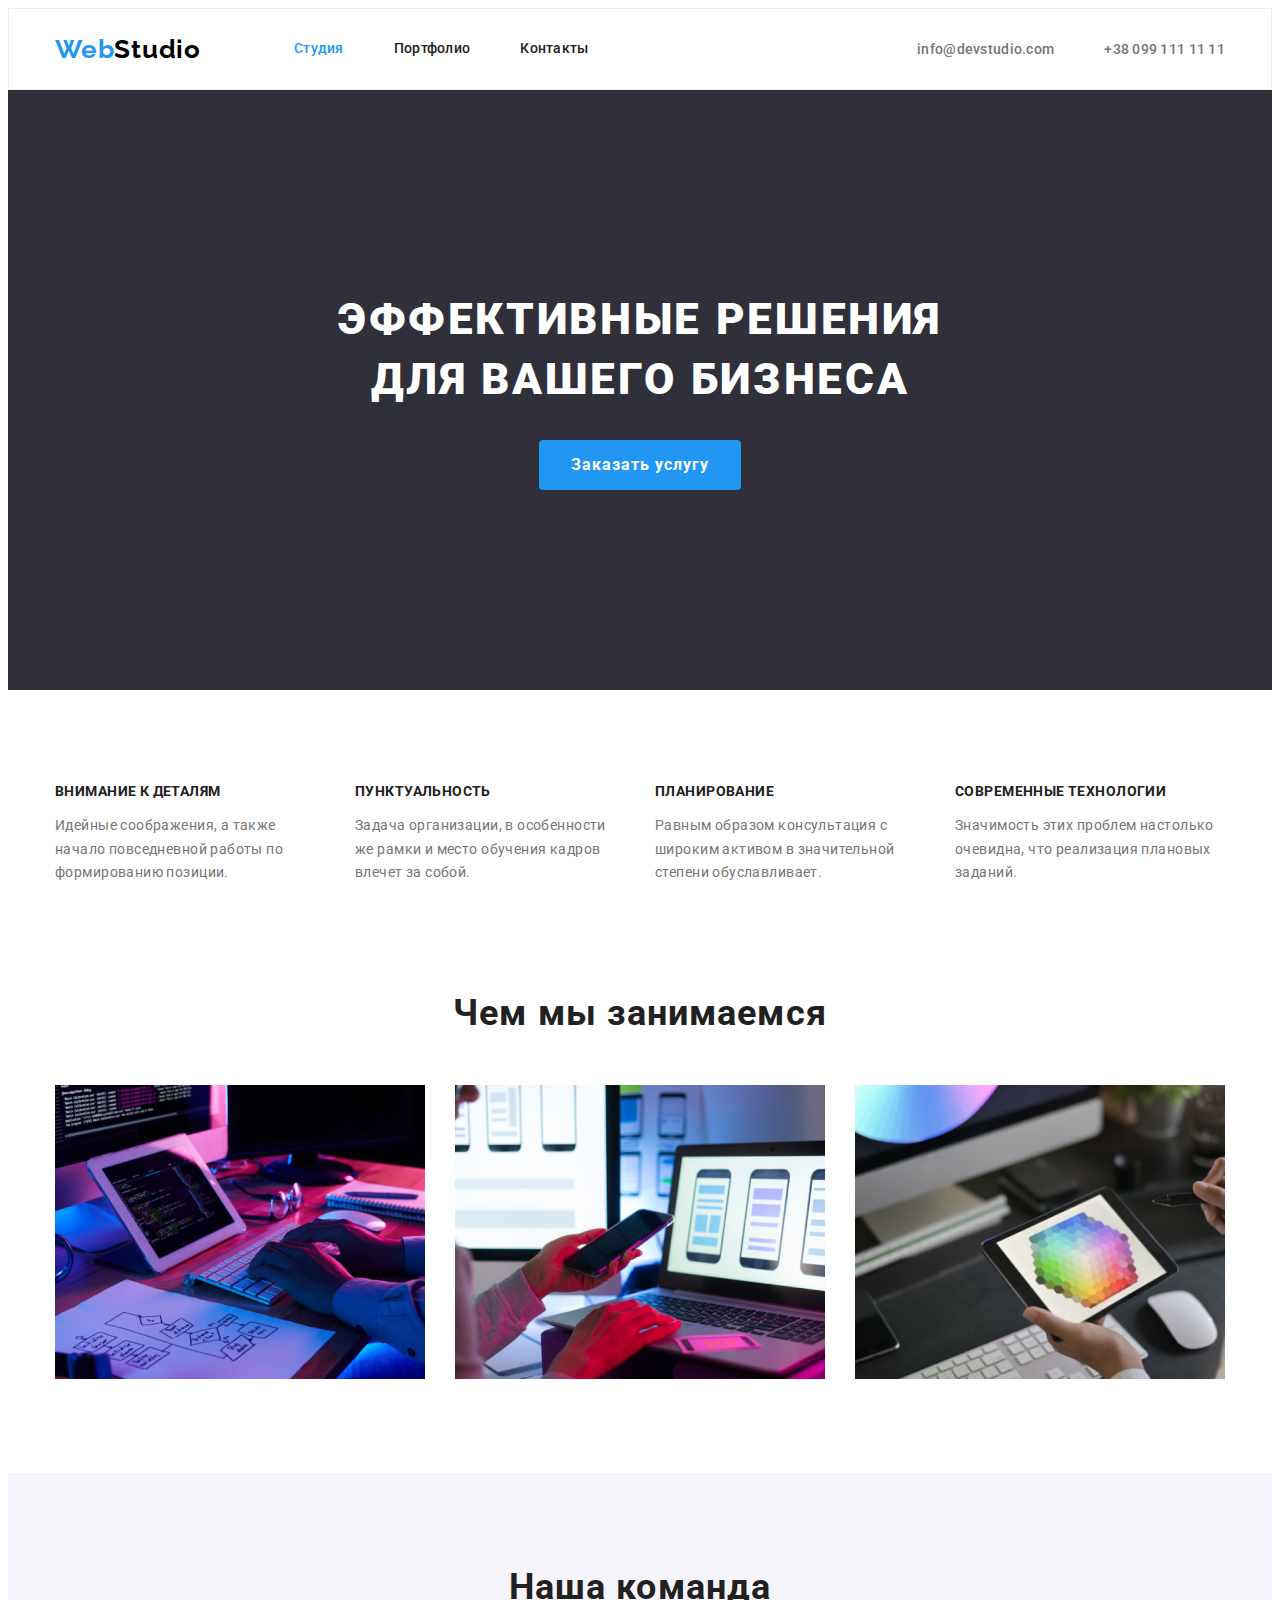
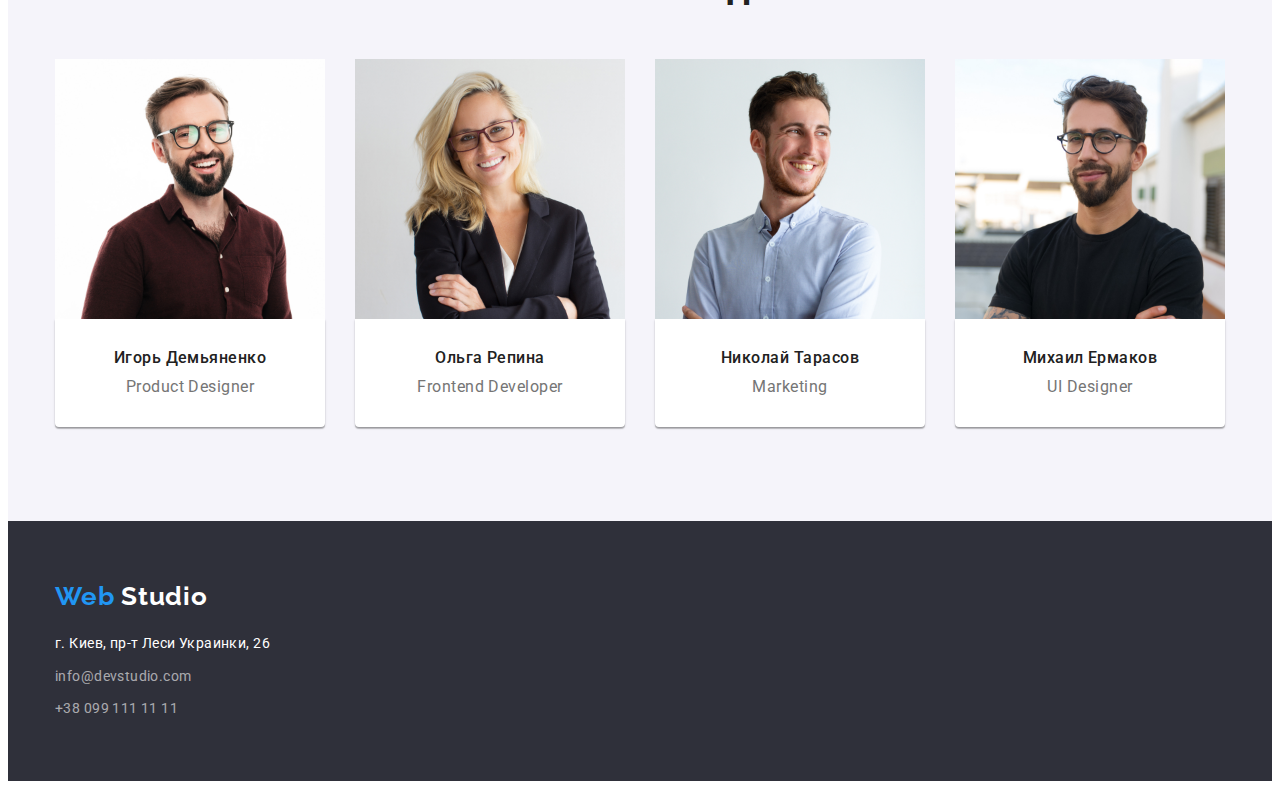
==== index.html @ b0da4e6e "додає файли дз3" ====
<!DOCTYPE html>
<html lang="en">
<head>
    <meta charset="UTF-8">
    <meta name="viewport" content="width=device-width, initial-scale=1.0">
    <title>Головна</title>
    <link rel="stylesheet" href="https://cdnjs.cloudflare.com/ajax/libs/modern-normalize/1.0.0/modern-normalize.min.css"
        integrity="sha512-ISS7cAi1PEhQ8jnbJpJZMd29NlhNj4AWYyLOSp2CE/CsHxTCu+r+t0D2yoJudVrd0/8fTVPUVDzY5Tvli75u/g=="
        crossorigin="anonymous" />
    <link
        href="https://fonts.googleapis.com/css2?family=Raleway:wght@700&family=Roboto:wght@400;500;700;900&display=swap"
        rel="stylesheet">
    <link rel="stylesheet" href="./css/styles.css">

</head>
    <body>
    <header class="page-header">
        <!--навігація сайтом-->
        <div class="container">
            
            <nav class="navigation">
                <ul class="site-nav list">
                    <a href="./index.html" class="logo">
                        <span class="web">Web</span>Studio</a>
                    <li class="nav-list-item"><a href="./index.html" class="link current">Студия</a></li>
                    <li class="nav-list-item"><a href="./portfolio.html" class="link ">Портфолио</a></li>
                    <li class="nav-list-item"><a href="" class="link">Контакты</a></li>
                </ul>
            </nav>
    
            <!--контакти-->
            <ul class="nav-adress list">
                <li class="nav-adress-item">
                    <a href="mailto:info@devstudio.com" class="adress">
                    info@devstudio.com</a>
                </li>
                <li class="nav-adress-item">
                    <a href="tel:+380991111111" class="adress">
                        +38 099 111 11 11</a>
                </li>
            </ul>
        </div>
    </header>
        <main>
            <!--hero-->
            <section class="hero">
                <div class="container">
                    <h1 class="hero-title">
                        Эффективные решения<br>
                        для вашего бизнеса
                    </h1>
                    <a href="" class="hero-link">
                        Заказать услугу
                    </a> 
                </div>
            </section>
            
            <!--Особенности-->
            <section class="features">
               <div class="container">
                    <h2 class="title visually-hidden">Особенности</h2>
                    <ul class="features-list list">
                        <li class="features-list-item">
                            <h3 class="features-title">Внимание к деталям</h3>
                            <p class="features-text">Идейные соображения, а также начало повседневной работы по формированию позиции.</p>
                        </li>
                        <li class="features-list-item">
                            <h3 class="features-title">Пунктуальность</h3>
                            <p class="features-text">Задача организации, в особенности же рамки и место обучения кадров влечет за собой.</p>
                        </li>
                        <li class="features-list-item">
                            <h3 class="features-title">Планирование</h3>
                            <p class="features-text">Равным образом консультация с широким активом в значительной степени обуславливает.</p>
                        </li>
                        <li class="features-list-item">
                            <h3 class="features-title">Современные технологии</h3>
                            <p class="features-text">Значимость этих проблем настолько очевидна, что реализация плановых заданий. </p>
                        </li>
                    </ul>
               </div>   
            </section>

            <!--Чем мы занимаемся-->
            <section class="works">
                <div class="container">
                    <h2 class="section-title">Чем мы занимаемся</h2>
                    <ul class="works-list list">
                        <li class="works-list-item">
                            <img src="./images/box1.png" class="image-work"
                            alt="розробка структури" 
                            width="370" 
                            height="294">
                        </li>
                        <li class="works-list-item">
                            <img src="./images/box2.png" class="image-work"
                            alt="адаптування" 
                            width="370" 
                            height="294">
                        </li>
                        <li class="works-list-item">
                            <img src="./images/box3.png" class="image-work"
                            alt="вибір кольору" 
                            width="370" 
                            height="294">
                        </li>
                    </ul>
                </div>
                

            </section>

            <!--Наша команда (фото)-->
            <section class="team">
                <div class="container">
                    <h2 class="section-title">Наша команда</h2>
                    <ul class="team-list list">
                        <li class="team-list-item">
                            <img src="./images/igor-demyanenko.jpg" class="image-team" alt="Игорь Демьяненко" width="270" height="260">
                            <div class="team-list-content">
                                <h3 class="team-member">Игорь Демьяненко</h3>
                                <p class="position">Product Designer</p>
                            </div>
                            
                        </li>
                        <li class="team-list-item">
                            <img src="./images/olga-repina.jpg" class="image-team" alt="Ольга Репина" width="270" height="260">
                            <div class="team-list-content">
                                <h3 class="team-member">Ольга Репина</h3>
                                <p class="position">Frontend Developer</p>
                            </div>
                            
                        </li>
                        <li class="team-list-item">
                            <img src="./images/nikolay-tarasov.jpg" class="image-team" alt="Николай Тарасов" width="270" height="260">
                            <div class="team-list-content">
                                <h3 class="team-member">Николай Тарасов</h3>
                                <p class="position">Marketing</p>
                            </div>
                            
                        </li>
                        <li class="team-list-item">
                            <img src="./images/mikhail-ermakov.jpg" class="image-team" alt="Михаил Ермаков" width="270" height="260">
                            <div class="team-list-content">
                                <h3 class="team-member">Михаил Ермаков</h3>
                            <p class="position">UI Designer</p>
                            </div>
                            
                        </li>
                    </ul>
                </div>
                
            </section>

        </main>

        <footer>
            <div class="container">
                <a href="./index.html" class="logo">
                    <span class="web">Web</span>
                    <span class="studio">Studio</span></a>
                <address class="footer-adress">
                    <p class="adress">г. Киев, пр-т Леси Украинки, 26</p>
                    <ul class="footer-adress list">
                        <li class="adress-item"><a href="mailto:info@devstudio.com" class="mail">
                            info@devstudio.com</a></li>
                        <li class="adress-item"><a href="tel:+380991111111" 
                            class="phone-number">+38 099 111 11 11</a></li>
                    </ul>                  
                </address>
            </div>
            
        </footer>

    </body>
</html>
---- css/styles.css ----
/*
Raleway 700

Roboto 400 500 700 900
*/

/*
logo 
    blue #2196F3  
    black #000000
nav 
    blue #2196F3
    black #212121
    grey #757575

hero
    white #FFFFFF

main
    black #212121
    grey #757575

footer
    adress #FFFFFF 60

*/
html {
  box-sizing: border-box;
}

*,
*::after,
*::before {
  box-sizing: inherit;
}

:root {
  --logo-black-color: #000000;
  --primary-text-color: #757575;
  --background-section-color: #f5f4fa;
  --title-text-color: #212121;
  --accent-color: #2196f3;
  --primary-white-color: #ffffff;
  --footer-background-color: #2f303a;
  --footer-adress-color: rgba(255, 255, 255, 0.6);
  --header-line-color: #ececec;
  --border-line-color: #eeeeee;
  --content-team-shadow-v1: rgba(0, 0, 0, 20%);
  --content-team-shadow-v2: rgba(0, 0, 0, 14%);
  --content-team-shadow-v3: rgba(0, 0, 0, 12%);
}
body {
  color: var(--primary-text-color);

  font-family: Roboto, sans-serif;
}
img {
  display: block;
}
.container {
  margin-top: 0px;
  margin-bottom: 0px;
  margin-left: auto;
  margin-right: auto;
  width: 1200px;
  padding: 0px 15px;
}

/*хедер*/
.page-header {
  border: 1px solid var(--header-line-color);
}
.page-header .container {
  display: flex;
  align-items: center;
}

.navigation {
  display: flex;
}
/*логотип сайта*/
.logo {
  display: inline-block;
  margin-right: 93px;
  color: var(--logo-black-color);
  font-family: Raleway, sans-serif;
  font-weight: 700;
  font-size: 26px;
  line-height: 1.19;
  letter-spacing: 0.03em;
  text-decoration: none;
}

.logo .web {
  color: var(--accent-color);
}

/* навігація сайтом*/
.site-nav {
  display: flex;
  align-items: center;
}

.list {
  padding: 0px;
  margin: 0px;
  list-style: none;
}
.nav-list-item:not(:last-child) {
  margin-right: 50px;
}

.site-nav .link {
  display: block;
  padding-top: 32px;
  padding-bottom: 32px;
  color: var(--title-text-color);
  font-weight: 500;
  font-size: 14px;
  line-height: 1.14;
  letter-spacing: 0.02em;
  text-decoration: none;
  cursor: pointer;
}

.link.current {
  color: var(--accent-color);
}
.nav-adress-item:not(:last-child) {
  margin-right: 50px;
}

.nav-adress {
  display: flex;
  margin-left: auto;
  align-items: center;
}

.nav-adress .adress {
  color: var(--primary-text-color);

  font-weight: 500;
  font-size: 14px;
  line-height: 1.14;
  letter-spacing: 00.02em;

  text-decoration: none;
}

.site-nav .link:hover,
.site-nav .link:focus,
.nav-adress .adress:hover,
.nav-adress .adress:focus {
  color: var(--accent-color);
}

/*hero*/
.hero {
  background-color: var(--footer-background-color);
}
.hero .container {
  text-align: center;
  padding-top: 200px;
  padding-bottom: 200px;
}

.hero-title {
  margin-top: 0px;
  margin-bottom: 30px;
  color: var(--primary-white-color);
  font-weight: 900;
  font-size: 44px;
  line-height: 1.36;
  text-align: center;
  letter-spacing: 0.06em;
  text-transform: uppercase;
}

.hero-link {
  display: inline-block;
  min-width: 200px;
  height: 50px;
  border-radius: 4px;
  padding: 10px 32px;
  color: var(--primary-white-color);
  background-color: var(--accent-color);
  font-weight: 700;
  font-size: 16px;
  line-height: 1.87;
  letter-spacing: 0.06em;
  text-decoration: none;
}

/*main*/
/*Особенности*/
.section-title {
  color: var(--title-text-color);
  font-weight: 700;
  font-size: 36px;
  line-height: 1.16;
  text-align: center;
  letter-spacing: 0.03em;
}

.features {
  padding: 0px;
}

.features > .container {
  padding-top: 94px;
  padding-bottom: 94px;
}

.features-list {
  display: flex;
}

.features-list-item {
  max-width: 270px;
}

.features-list-item:not(:last-child) {
  margin-right: 30px;
}
.features .title {
  margin-top: 0px;
  margin-bottom: 0px;
  color: var(--primary-white-color);
}

.features-title {
  margin-top: 0px;
  margin-bottom: 10px;
  color: var(--title-text-color);
  font-weight: 700;
  font-size: 14px;
  line-height: 1.14;
  letter-spacing: 0.03em;
  text-transform: uppercase;
}

.features .features-text {
  font-weight: 400;
  font-size: 14px;
  line-height: 1.71;
  letter-spacing: 0.03em;
}

/*Чем мы занимаемся*/
.works .container {
  padding-bottom: 94px;
}
.works .section-title {
  margin-top: 0px;
  margin-bottom: 50px;
}

.works-list {
  display: flex;
  margin-left: -15px;
  margin-right: -15px;
}

.works-list-item {
  margin-left: 15px;
  margin-right: 15px;
  max-width: 370px;
}

/*--Наша команда (фото)*/
.team {
  background-color: var(--background-section-color);
}
.team .container {
  padding-top: 94px;
  padding-bottom: 94px;
}
.team .section-title {
  padding-top: 0px;
  margin-top: 0px;
  margin-bottom: 50px;
}
.team-list {
  display: flex;
  justify-content: space-between;
}
.team-list-item {
  width: 270px;
}

.team-list-item:not(:nth-child(4n)) {
  margin-right: 30px;
}
.team-member {
  margin-top: 0px;
  margin-bottom: 10px;
  color: var(--title-text-color);
  font-weight: 500;
  font-size: 16px;
  line-height: 1.18;
  text-align: center;
  letter-spacing: 0.03em;
}

.position {
  margin: 0px;
  font-weight: 400;
  font-size: 16px;
  line-height: 1.18;
  text-align: center;
  letter-spacing: 0.03em;
}

.team-list-content {
  padding-top: 30px;
  padding-bottom: 30px;
  padding-left: 15px;
  padding-right: 15px;
  background-color: var(--primary-white-color);
  border-radius: 0px 0px 4px 4px;
  box-shadow: 0px 2px 1px 0px var(--content-team-shadow-v1),
    0px 1px 1px 0px var(--content-team-shadow-v2),
    0px 1px 3px 0px var(--content-team-shadow-v3);
}

/*footer*/
footer {
  background-color: var(--footer-background-color);
}

footer .container {
  padding-top: 60px;
  padding-bottom: 60px;
}
footer .logo {
  margin: 0px;
  margin-bottom: 20px;
}
footer .studio {
  color: var(--primary-white-color);
}
.footer-adress {
  color: var(--primary-white-color);
  font-weight: 400;
  font-style: normal;
  font-size: 14px;
  line-height: 1.71;
  letter-spacing: 0.03em;
  text-decoration: none;
}

.adress {
  margin-top: 0px;
  margin-bottom: 9px;
}

.adress-item:not(:last-child) {
  margin-bottom: 9px;
}

.mail,
.phone-number {
  color: var(--footer-adress-color);
  font-weight: 400;
  font-size: 14px;
  font-style: normal;
  line-height: 1.71;

  letter-spacing: 0.03em;
  text-decoration: none;
}

/*сторінка Портфоліо*/
.portfolio .container {
  padding-top: 94px;
  padding-bottom: 94px;
}
.portfolio-title {
  margin-top: 0px;
  margin-bottom: 0px;
  color: var(--primary-white-color);
}

.visually-hidden {
  position: absolute;
  clip: rect(1px, 1px, 1px, 1px);
  padding: 0px;
  border: 0px;
  height: 1px;
  width: 1px;
  overflow: hidden;
}

.portfolio-list {
  display: flex;
  justify-content: center;
  margin-bottom: 50px;
}

.portfolio-list-item:not(:last-child) {
  margin-right: 8px;
}

.filter {
  padding-top: 6px;
  padding-right: 20px;
  padding-bottom: 6px;
  padding-left: 20px;
  border: 0px solid var(--background-section-color);
  border-radius: 4px;
  color: var(--title-text-color);
  background-color: var(--background-section-color);
  font-family: inherit;
  font-weight: 500;
  font-size: 16px;
  line-height: 1.62;
  text-align: center;
  letter-spacing: 0.03em;
  text-decoration: none;
  cursor: pointer;
}

.filter:hover,
.filter:focus {
  color: var(--primary-white-color);
  background-color: var(--accent-color);
  font-family: inherit;
}

.portfolio-link {
  text-decoration: none;
}

.category-list {
  display: flex;
  flex-wrap: wrap;

  margin-right: -15px;
  margin-left: -15px;
}
.category-list-item {
  margin-right: 15px;
  margin-left: 15px;
}

.category-list-item:nth-child(-n + 6) {
  margin-bottom: 30px;
}

.category-discription {
  padding-top: 20px;
  padding-right: 24px;
  padding-bottom: 20px;
  padding-left: 24px;
  background-color: var(--primary-white-color);
  border: 1px solid var(--border-line-color);
}
.category {
  margin-top: 0px;
  margin-bottom: 4px;
  color: var(--title-text-color);
  font-weight: 700;
  font-size: 18px;
  line-height: 2;
  letter-spacing: 0.06em;
  text-decoration: none;
}

.category-text {
  margin-top: 0px;
  margin-bottom: 0px;
  color: var(--primary-text-color);
  font-weight: 400;
  font-size: 16px;
  line-height: 1.87;
  letter-spacing: 0.03em;
}
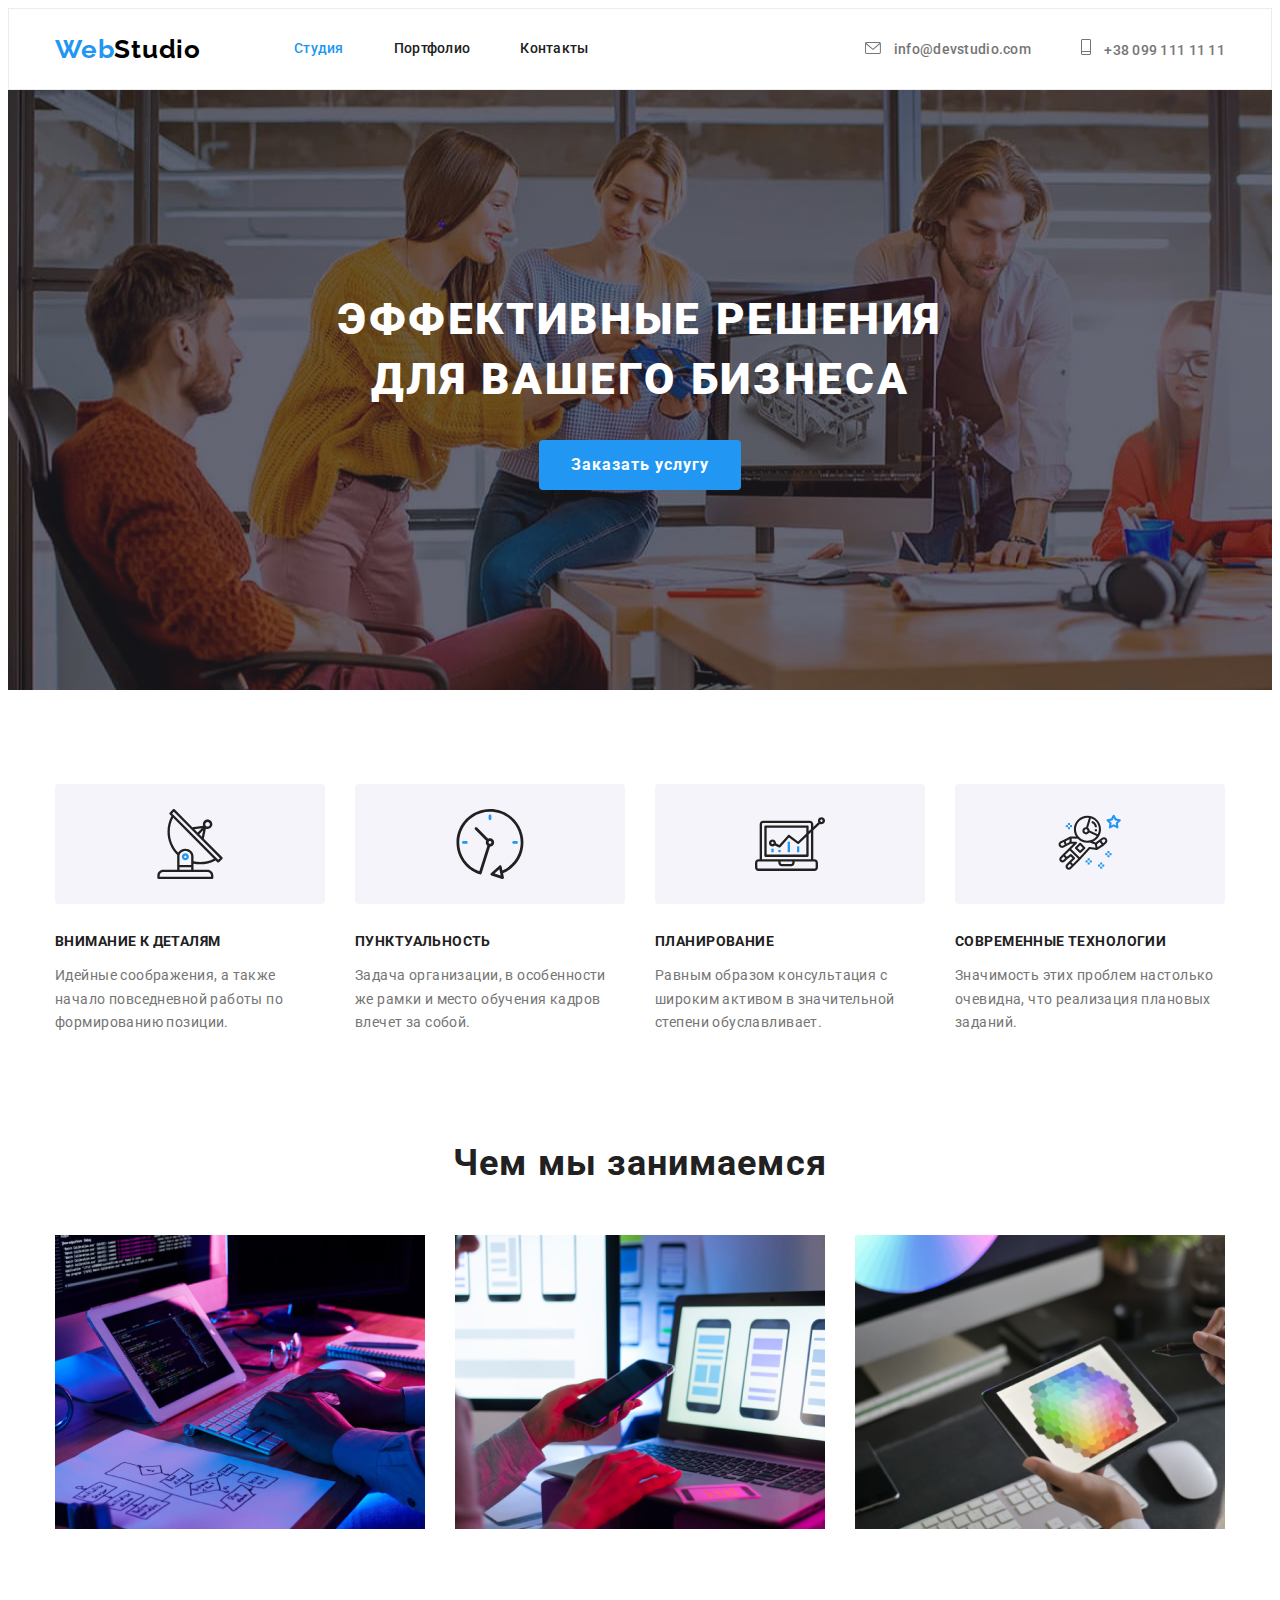
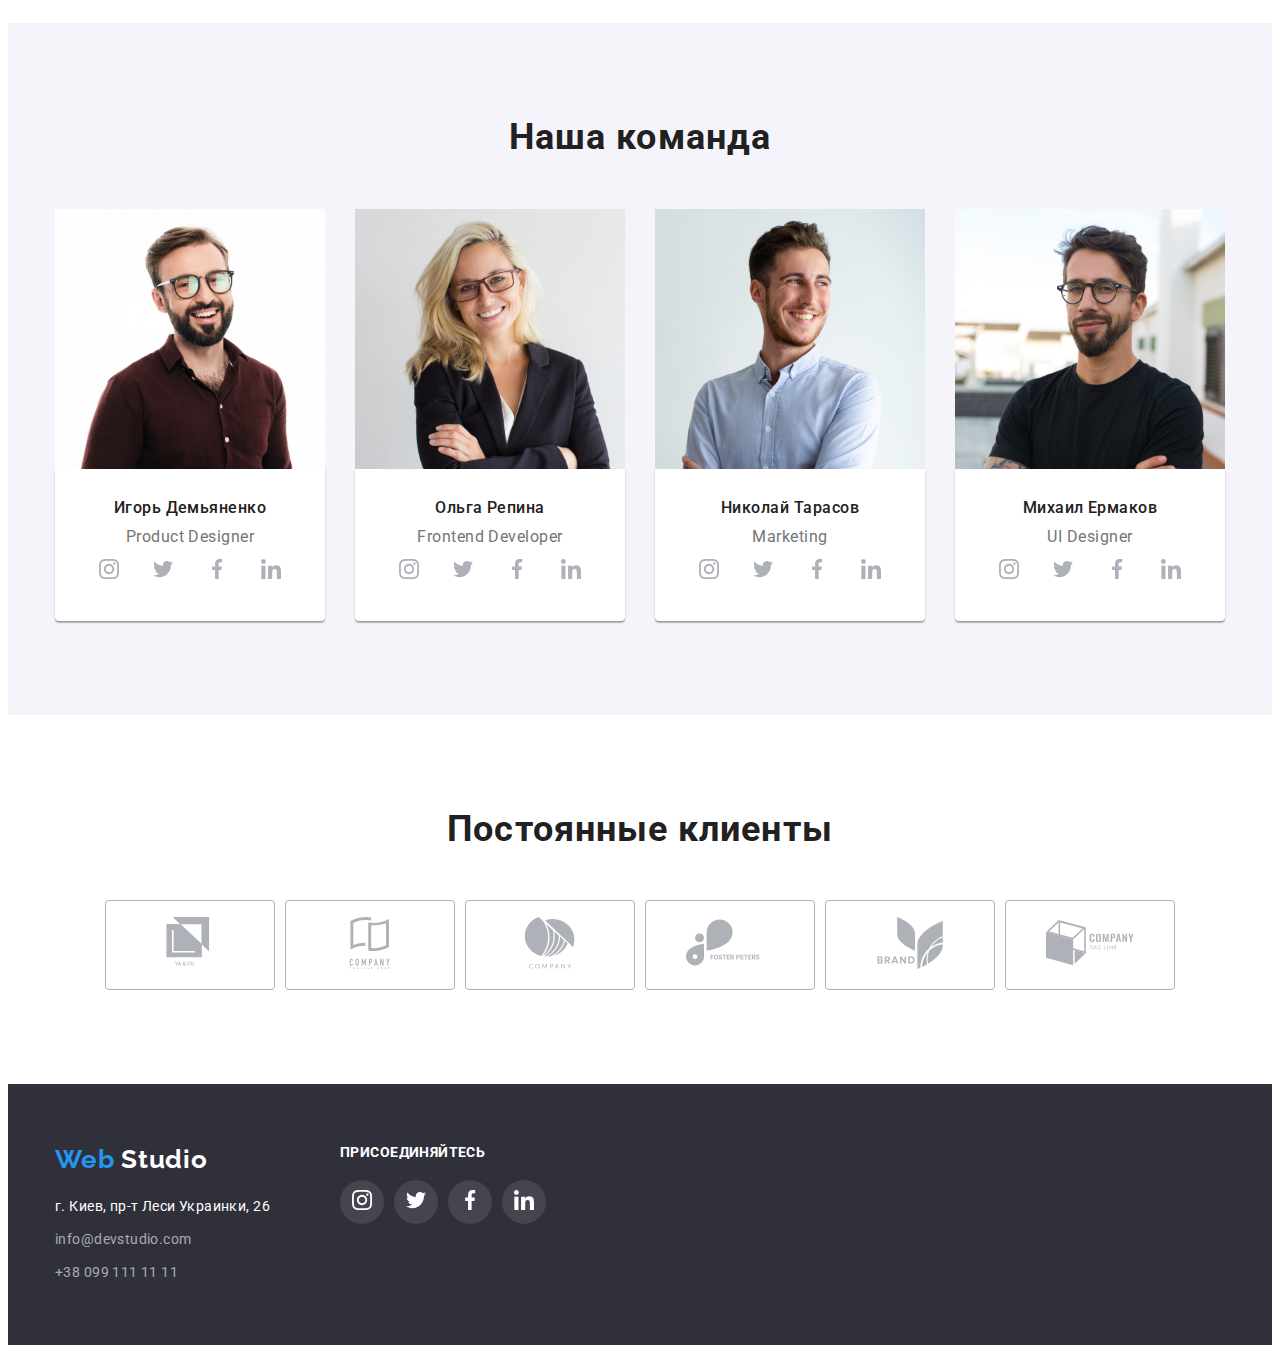
==== commit 4d6d1611: "виконує дз 4" ====
--- a/index.html
+++ b/index.html
@@ -32,10 +32,16 @@
             <ul class="nav-adress list">
                 <li class="nav-adress-item">
                     <a href="mailto:info@devstudio.com" class="adress">
-                    info@devstudio.com</a>
+                        <svg class="mail-icon">
+                            <use href="./images/spraite.svg#mail"></use>
+                        </svg>
+                        info@devstudio.com</a>                 
                 </li>
                 <li class="nav-adress-item">
                     <a href="tel:+380991111111" class="adress">
+                        <svg class="tel-icon">
+                            <use href="./images/spraite.svg#tel"></use>
+                        </svg>
                         +38 099 111 11 11</a>
                 </li>
             </ul>
@@ -61,18 +67,38 @@
                     <h2 class="title visually-hidden">Особенности</h2>
                     <ul class="features-list list">
                         <li class="features-list-item">
+                            <div class="features-list-icon">
+                                <svg class="list-icon">
+                                    <use href='./images/spraite.svg#antenna'></use>
+                                </svg>
+                            </div>
                             <h3 class="features-title">Внимание к деталям</h3>
                             <p class="features-text">Идейные соображения, а также начало повседневной работы по формированию позиции.</p>
                         </li>
                         <li class="features-list-item">
+                            <div class="features-list-icon">
+                                <svg class="list-icon">
+                                    <use href='./images/spraite.svg#clock'></use>
+                                </svg>
+                            </div>
                             <h3 class="features-title">Пунктуальность</h3>
                             <p class="features-text">Задача организации, в особенности же рамки и место обучения кадров влечет за собой.</p>
                         </li>
                         <li class="features-list-item">
+                            <div class="features-list-icon">
+                                <svg class="list-icon">
+                                    <use href='./images/spraite.svg#computer'></use>
+                                </svg>
+                            </div>
                             <h3 class="features-title">Планирование</h3>
                             <p class="features-text">Равным образом консультация с широким активом в значительной степени обуславливает.</p>
                         </li>
                         <li class="features-list-item">
+                            <div class="features-list-icon">
+                                <svg class="list-icon">
+                                    <use href='./images/spraite.svg#astronaut'></use>
+                                </svg>
+                            </div>
                             <h3 class="features-title">Современные технологии</h3>
                             <p class="features-text">Значимость этих проблем настолько очевидна, что реализация плановых заданий. </p>
                         </li>
@@ -86,19 +112,19 @@
                     <h2 class="section-title">Чем мы занимаемся</h2>
                     <ul class="works-list list">
                         <li class="works-list-item">
-                            <img src="./images/box1.png" class="image-work"
+                            <img src="./images/works/box1.png" class="image-work"
                             alt="розробка структури" 
                             width="370" 
                             height="294">
                         </li>
                         <li class="works-list-item">
-                            <img src="./images/box2.png" class="image-work"
+                            <img src="./images/works/box2.png" class="image-work"
                             alt="адаптування" 
                             width="370" 
                             height="294">
                         </li>
                         <li class="works-list-item">
-                            <img src="./images/box3.png" class="image-work"
+                            <img src="./images/works/box3.png" class="image-work"
                             alt="вибір кольору" 
                             width="370" 
                             height="294">
@@ -115,58 +141,252 @@
                     <h2 class="section-title">Наша команда</h2>
                     <ul class="team-list list">
                         <li class="team-list-item">
-                            <img src="./images/igor-demyanenko.jpg" class="image-team" alt="Игорь Демьяненко" width="270" height="260">
+                            <img src="./images/team/igor-demyanenko.jpg" class="image-team" alt="Игорь Демьяненко" width="270" height="260">
                             <div class="team-list-content">
                                 <h3 class="team-member">Игорь Демьяненко</h3>
                                 <p class="position">Product Designer</p>
+                                <ul class="social-list list">
+                                    <li class="social-list-item">
+                                        <a href="" class="social-list-link">
+                                            <svg class="social-list-icon">
+                                                <use href="./images/spraite.svg#instagram"></use>
+                                            </svg>
+                                        </a>
+                                    </li>
+                                    <li class="social-list-item">
+                                        <a href="" class="social-list-link link">
+                                            <svg class="social-list-icon">
+                                                <use href="./images/spraite.svg#twitter"></use>
+                                            </svg>
+                                        </a>
+                                    </li>
+                                    <li class="social-list-item">
+                                        <a href="" class="social-list-link link">
+                                            <svg class="social-list-icon">
+                                                <use href="./images/spraite.svg#facebook"></use>
+                                            </svg>
+                                        </a>
+                                    </li>
+                                    <li class="social-list-item">
+                                        <a href="" class="social-list-link link">
+                                            <svg class="social-list-icon">
+                                                <use href="./images/spraite.svg#linkedin"></use>
+                                            </svg>
+                                        </a>
+                                    </li>
+                                </ul>
                             </div>
                             
                         </li>
                         <li class="team-list-item">
-                            <img src="./images/olga-repina.jpg" class="image-team" alt="Ольга Репина" width="270" height="260">
+                            <img src="./images/team/olga-repina.jpg" class="image-team" alt="Ольга Репина" width="270" height="260">
                             <div class="team-list-content">
                                 <h3 class="team-member">Ольга Репина</h3>
                                 <p class="position">Frontend Developer</p>
-                            </div>
-                            
+                                <ul class="social-list list">
+                                    <li class="social-list-item">
+                                        <a href="" class="social-list-link">
+                                            <svg class="social-list-icon">
+                                                <use href="./images/spraite.svg#instagram"></use>
+                                            </svg>
+                                        </a>
+                                    </li>
+                                    <li class="social-list-item">
+                                        <a href="" class="social-list-link link">
+                                            <svg class="social-list-icon">
+                                                <use href="./images/spraite.svg#twitter"></use>
+                                            </svg>
+                                        </a>
+                                    </li>
+                                    <li class="social-list-item">
+                                        <a href="" class="social-list-link link">
+                                            <svg class="social-list-icon">
+                                                <use href="./images/spraite.svg#facebook"></use>
+                                            </svg>
+                                        </a>
+                                    </li>
+                                    <li class="social-list-item">
+                                        <a href="" class="social-list-link link">
+                                            <svg class="social-list-icon">
+                                                <use href="./images/spraite.svg#linkedin"></use>
+                                            </svg>
+                                        </a>
+                                    </li>
+                                </ul>
+                            </div>
                         </li>
                         <li class="team-list-item">
-                            <img src="./images/nikolay-tarasov.jpg" class="image-team" alt="Николай Тарасов" width="270" height="260">
+                            <img src="./images/team/nikolay-tarasov.jpg" class="image-team" alt="Николай Тарасов" width="270" height="260">
                             <div class="team-list-content">
                                 <h3 class="team-member">Николай Тарасов</h3>
                                 <p class="position">Marketing</p>
-                            </div>
-                            
+                                <ul class="social-list list">
+                                    <li class="social-list-item">
+                                        <a href="" class="social-list-link">
+                                            <svg class="social-list-icon">
+                                                <use href="./images/spraite.svg#instagram"></use>
+                                            </svg>
+                                        </a>
+                                    </li>
+                                    <li class="social-list-item">
+                                        <a href="" class="social-list-link link">
+                                            <svg class="social-list-icon">
+                                                <use href="./images/spraite.svg#twitter"></use>
+                                            </svg>
+                                        </a>
+                                    </li>
+                                    <li class="social-list-item">
+                                        <a href="" class="social-list-link link">
+                                            <svg class="social-list-icon">
+                                                <use href="./images/spraite.svg#facebook"></use>
+                                            </svg>
+                                        </a>
+                                    </li>
+                                    <li class="social-list-item">
+                                        <a href="" class="social-list-link link">
+                                            <svg class="social-list-icon">
+                                                <use href="./images/spraite.svg#linkedin"></use>
+                                            </svg>
+                                        </a>
+                                    </li>
+                                </ul>
+                            </div>
                         </li>
                         <li class="team-list-item">
-                            <img src="./images/mikhail-ermakov.jpg" class="image-team" alt="Михаил Ермаков" width="270" height="260">
+                            <img src="./images/team/mikhail-ermakov.jpg" class="image-team" alt="Михаил Ермаков" width="270" height="260">
                             <div class="team-list-content">
                                 <h3 class="team-member">Михаил Ермаков</h3>
-                            <p class="position">UI Designer</p>
-                            </div>
-                            
+                                <p class="position">UI Designer</p>
+                                <ul class="social-list list">
+                                    <li class="social-list-item">
+                                        <a href="" class="social-list-link">
+                                            <svg class="social-list-icon">
+                                                <use href="./images/spraite.svg#instagram"></use>
+                                            </svg>
+                                        </a>
+                                    </li>
+                                    <li class="social-list-item">
+                                        <a href="" class="social-list-link link">
+                                            <svg class="social-list-icon">
+                                                <use href="./images/spraite.svg#twitter"></use>
+                                            </svg>
+                                        </a>
+                                    </li>
+                                    <li class="social-list-item">
+                                        <a href="" class="social-list-link link">
+                                            <svg class="social-list-icon">
+                                                <use href="./images/spraite.svg#facebook"></use>
+                                            </svg>
+                                        </a>
+                                    </li>
+                                    <li class="social-list-item">
+                                        <a href="" class="social-list-link link">
+                                            <svg class="social-list-icon">
+                                                <use href="./images/spraite.svg#linkedin"></use>
+                                            </svg>
+                                        </a>
+                                    </li>
+                                </ul>
+                            </div>
                         </li>
                     </ul>
                 </div>
-                
+            </section>
+
+            <!--Постоянные клиенты-->
+            <section class="client">
+                <h2 class="section-title">Постоянные клиенты</h2>
+                <ul class="client-list list">
+                    <li class="client-list-item">
+                        <a href="" class="client-list-link">
+                            <svg class="client-list-icon">
+                                <use href='./images/spraite.svg#logo-1'></use>
+                            </svg>
+                        </a>
+                    </li>
+                    <li class="client-list-item">
+                        <a href="" class="client-list-link">
+                            <svg class="client-list-icon">
+                                <use href='./images/spraite.svg#logo-2'></use></svg>
+                        </a>
+                    </li>
+                    <li class="client-list-item">
+                        <a href="" class="client-list-link">
+                            <svg class="client-list-icon">
+                                <use href='./images/spraite.svg#logo-3'></use></svg>
+                        </a>
+                    </li>
+                    <li class="client-list-item">
+                        <a href="" class="client-list-link">
+                            <svg class="client-list-icon">
+                                <use href='./images/spraite.svg#logo-4'></use></svg>
+                        </a>
+                    </li>
+                    <li class="client-list-item">
+                        <a href="" class="client-list-link">
+                            <svg class="client-list-icon">
+                                <use href='./images/spraite.svg#logo-5'></use></svg>
+                        </a>
+                    </li>
+                    <li class="client-list-item">
+                        <a href="" class="client-list-link">
+                            <svg class="client-list-icon">
+                                <use href='./images/spraite.svg#logo-6'></use></svg>
+                        </a>
+                    </li>
+                </ul>
             </section>
 
         </main>
 
         <footer>
             <div class="container">
-                <a href="./index.html" class="logo">
-                    <span class="web">Web</span>
-                    <span class="studio">Studio</span></a>
-                <address class="footer-adress">
-                    <p class="adress">г. Киев, пр-т Леси Украинки, 26</p>
-                    <ul class="footer-adress list">
-                        <li class="adress-item"><a href="mailto:info@devstudio.com" class="mail">
-                            info@devstudio.com</a></li>
-                        <li class="adress-item"><a href="tel:+380991111111" 
-                            class="phone-number">+38 099 111 11 11</a></li>
-                    </ul>                  
-                </address>
+                <div class="adress-bar">
+                    <a href="./index.html" class="logo">
+                        <span class="web">Web</span>
+                        <span class="studio">Studio</span></a>
+                        <address class="footer-adress">
+                        <p class="office-adress">г. Киев, пр-т Леси Украинки, 26</p>
+                        <ul class="footer-adress list">
+                            <li class="adress-item"><a href="mailto:info@devstudio.com" class="mail">
+                                    info@devstudio.com</a></li>
+                            <li class="adress-item"><a href="tel:+380991111111" class="phone-number">+38 099 111 11 11</a></li>
+                        </ul>
+                    </address>
+                </div>
+                <div class="socail-bar">
+                    <h2 class="title">присоединяйтесь</h2>
+                    <ul class="socialbar-list list">
+                        <li class="socialbar-list-item">
+                            <a href="" class="socialbar-list-link">
+                                <svg class="socialbar-list-icon">
+                                    <use href="./images/spraite.svg#instagram"></use>
+                                </svg>
+                            </a>
+                        </li>
+                        <li class="socialbar-list-item">
+                            <a href="" class="socialbar-list-link link">
+                                <svg class="socialbar-list-icon">
+                                    <use href="./images/spraite.svg#twitter"></use>
+                                </svg>
+                            </a>
+                        </li>
+                        <li class="socialbar-list-item">
+                            <a href="" class="socialbar-list-link link">
+                                <svg class="socialbar-list-icon">
+                                    <use href="./images/spraite.svg#facebook"></use>
+                                </svg>
+                            </a>
+                        </li>
+                        <li class="socialbar-list-item">
+                            <a href="" class="socialbar-list-link link">
+                                <svg class="socialbar-list-icon">
+                                    <use href="./images/spraite.svg#linkedin"></use>
+                                </svg>
+                            </a>
+                        </li>
+                    </ul>
+                </div>
             </div>
             
         </footer>
--- a/css/styles.css
+++ b/css/styles.css
@@ -48,6 +48,9 @@
   --content-team-shadow-v1: rgba(0, 0, 0, 20%);
   --content-team-shadow-v2: rgba(0, 0, 0, 14%);
   --content-team-shadow-v3: rgba(0, 0, 0, 12%);
+  --hero-overlay-color: rgba(47, 48, 58, 40%);
+  --social-icon-color: #afb1b8;
+  --footer-social-icon: rgba(255, 255, 255, 10%);
 }
 body {
   color: var(--primary-text-color);
@@ -134,6 +137,7 @@
   display: flex;
   margin-left: auto;
   align-items: center;
+  justify-content: baseline;
 }
 
 .nav-adress .adress {
@@ -146,17 +150,46 @@
 
   text-decoration: none;
 }
-
-.site-nav .link:hover,
-.site-nav .link:focus,
-.nav-adress .adress:hover,
-.nav-adress .adress:focus {
+.mail-icon {
+  width: 16px;
+  height: 12px;
+  margin-right: 10px;
+  fill: var(--primary-text-color);
+}
+
+.tel-icon {
+  width: 10px;
+  height: 16px;
+  margin-right: 10px;
+  fill: var(--primary-text-color);
+}
+
+.link:hover,
+.adress:hover,
+.link:focus,
+.adress:focus {
   color: var(--accent-color);
+}
+
+.nav-adress-item:hover .mail-icon,
+.nav-adress-item:focus .mail-icon,
+.nav-adress-item:hover .tel-icon,
+.nav-adress-item:focus .tel-icon {
+  fill: var(--accent-color);
 }
 
 /*hero*/
 .hero {
-  background-color: var(--footer-background-color);
+  /*background-color: var(--footer-background-color);*/
+
+  background-image: linear-gradient(
+      var(--hero-overlay-color),
+      var(--hero-overlay-color)
+    ),
+    url("../images/hero.jpg");
+
+  background-repeat: no-repeat;
+  background-size: cover;
 }
 .hero .container {
   text-align: center;
@@ -222,6 +255,24 @@
 .features-list-item:not(:last-child) {
   margin-right: 30px;
 }
+
+.features-list-icon {
+  display: block;
+  margin-bottom: 30px;
+  padding-top: 25px;
+  padding-right: 100px;
+  padding-bottom: 25px;
+  padding-left: 100px;
+  background-color: var(--background-section-color);
+  width: 270px;
+  height: 120px;
+  border-radius: 4px;
+}
+
+.list-icon {
+  width: 70px;
+  height: 70px;
+}
 .features .title {
   margin-top: 0px;
   margin-bottom: 0px;
@@ -302,6 +353,11 @@
   letter-spacing: 0.03em;
 }
 
+.social-list {
+  display: flex;
+  justify-content: space-between;
+}
+
 .position {
   margin: 0px;
   font-weight: 400;
@@ -311,11 +367,35 @@
   letter-spacing: 0.03em;
 }
 
+.social-list-link {
+  display: flex;
+  justify-content: center;
+  align-items: center;
+  width: 44px;
+  height: 44px;
+  background-color: #ffffff;
+  border-radius: 50%;
+}
+.social-list-icon {
+  width: 20px;
+  height: 20px;
+  fill: var(--social-icon-color);
+}
+.social-list-link:hover,
+.social-list-link:focus {
+  background-color: var(--accent-color);
+}
+
+.social-list-link:hover .social-list-icon,
+.social-list-link:focus .social-list-icon {
+  fill: var(--primary-white-color);
+}
+
 .team-list-content {
   padding-top: 30px;
   padding-bottom: 30px;
-  padding-left: 15px;
-  padding-right: 15px;
+  padding-left: 32px;
+  padding-right: 32px;
   background-color: var(--primary-white-color);
   border-radius: 0px 0px 4px 4px;
   box-shadow: 0px 2px 1px 0px var(--content-team-shadow-v1),
@@ -323,14 +403,63 @@
     0px 1px 3px 0px var(--content-team-shadow-v3);
 }
 
+/*Постоянные клиенты*/
+.client {
+  padding-top: 94px;
+  padding-bottom: 94px;
+}
+
+.client .section-title {
+  margin-top: 0px;
+  margin-bottom: 50px;
+}
+.client-list {
+  display: flex;
+  justify-content: center;
+}
+.client-list-item {
+  display: flex;
+  justify-content: center;
+  align-items: center;
+  width: 170px;
+  height: 90px;
+  border: 1px solid var(--social-icon-color);
+  border-radius: 4px;
+}
+
+.client-list-item:not(:last-child) {
+  margin-right: 30px;
+}
+
+.client-list-icon {
+  max-width: 88px;
+  max-height: 52px;
+  fill: var(--social-icon-color);
+}
+
+.client-list-item:not(:last-child) {
+  margin-right: 10px;
+}
+.client-list-item:hover,
+.client-list-item:focus {
+  border: 1px solid var(--accent-color);
+}
+.client-list-item:hover .client-list-icon,
+.client-list-item:focus .client-list-icon {
+  fill: var(--accent-color);
+}
 /*footer*/
 footer {
   background-color: var(--footer-background-color);
 }
 
 footer .container {
+  display: flex;
   padding-top: 60px;
   padding-bottom: 60px;
+}
+.adress-bar {
+  margin-right: 70px;
 }
 footer .logo {
   margin: 0px;
@@ -349,7 +478,7 @@
   text-decoration: none;
 }
 
-.adress {
+.office-adress {
   margin-top: 0px;
   margin-bottom: 9px;
 }
@@ -368,6 +497,46 @@
 
   letter-spacing: 0.03em;
   text-decoration: none;
+}
+footer .title {
+  margin-top: 0;
+  margin-bottom: 20px;
+
+  font-weight: 700;
+  font-size: 14px;
+  line-height: 1.142;
+  letter-spacing: 0.03em;
+  text-transform: uppercase;
+  color: var(--primary-white-color);
+}
+.socialbar-list {
+  display: flex;
+  justify-content: center;
+}
+
+.socialbar-list-item {
+  display: flex;
+  justify-content: center;
+  align-items: center;
+  width: 44px;
+  height: 44px;
+  background-color: var(--footer-social-icon);
+  border-radius: 50%;
+}
+
+.socialbar-list-icon {
+  width: 20px;
+  height: 20px;
+  fill: var(--primary-white-color);
+}
+
+footer .socialbar-list-item:not(:last-child) {
+  margin-right: 10px;
+}
+
+.socialbar-list-item:hover,
+.socialbar-list-item:focus {
+  background-color: var(--accent-color);
 }
 
 /*сторінка Портфоліо*/
@@ -425,10 +594,19 @@
   color: var(--primary-white-color);
   background-color: var(--accent-color);
   font-family: inherit;
+  box-shadow: 0px 3px 1px 0px rgba(0, 0, 0, 10%),
+    0px 1px 2px 0px rgba(0, 0, 0, 8%), 0px 2px 2px 0px rgba(0, 0, 0, 12%);
 }
 
 .portfolio-link {
-  text-decoration: none;
+  display: block;
+  text-decoration: none;
+}
+
+.portfolio-link:hover,
+.portfolio-link:focus {
+  box-shadow: 0px 1px 1px 0px rgba(0, 0, 0, 12%),
+    0px 4px 4px 0px rgba(0, 0, 0, 6%), 1px 4px 6px 0px rgba(0, 0, 0, 16%);
 }
 
 .category-list {
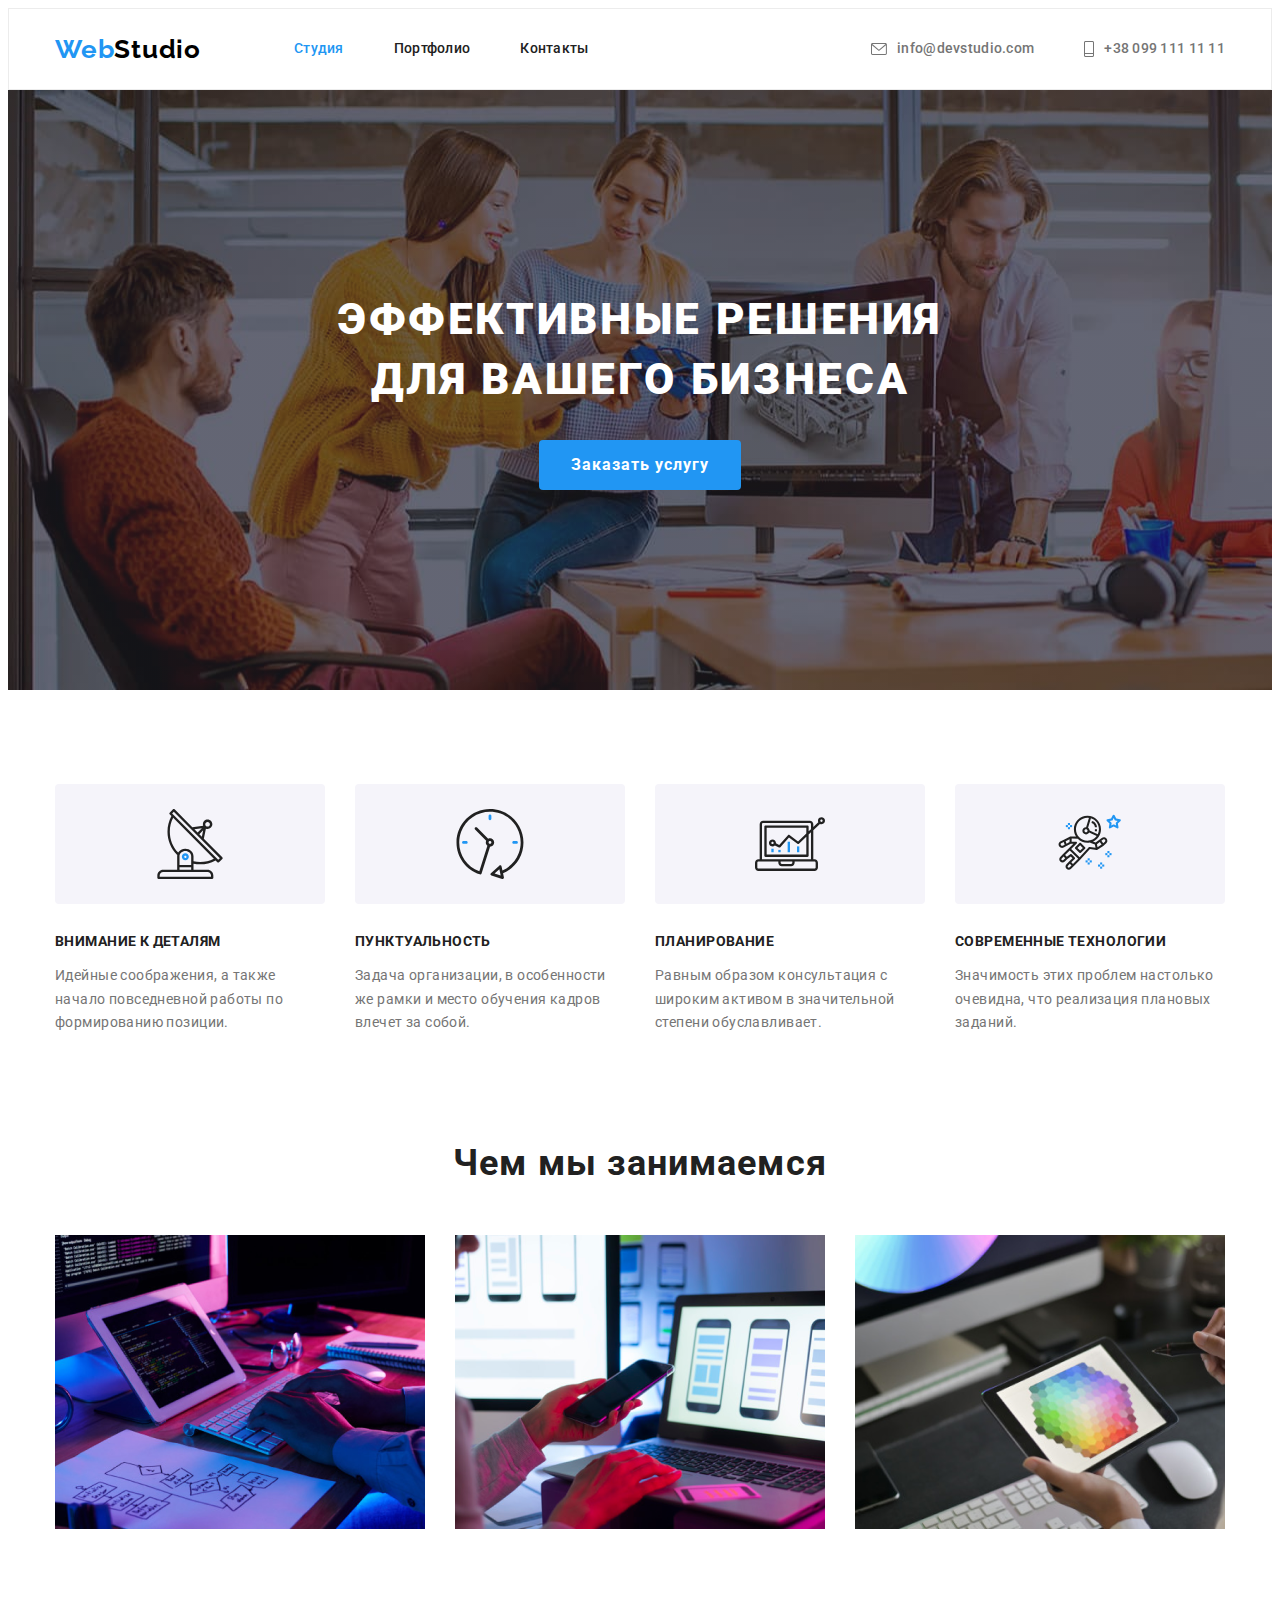
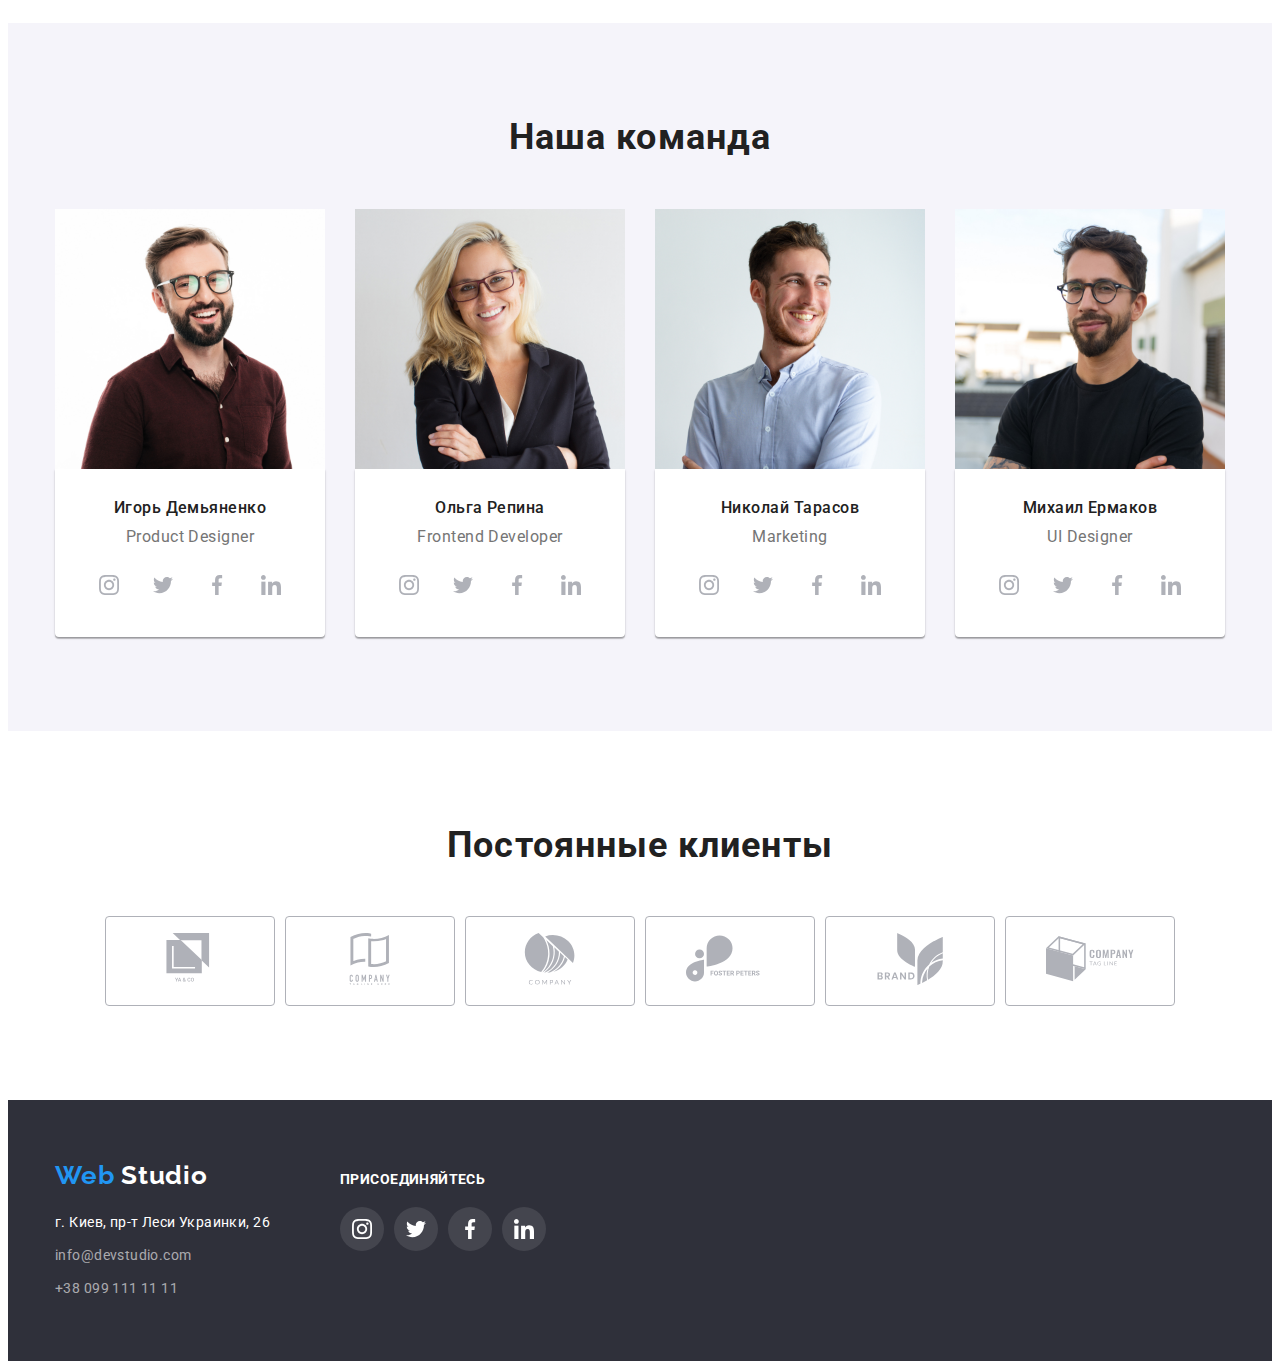
==== commit aee187ea: "додає правки ментора" ====
--- a/index.html
+++ b/index.html
@@ -355,7 +355,7 @@
                     </address>
                 </div>
                 <div class="socail-bar">
-                    <h2 class="title">присоединяйтесь</h2>
+                    <p class="title">присоединяйтесь</p>
                     <ul class="socialbar-list list">
                         <li class="socialbar-list-item">
                             <a href="" class="socialbar-list-link">
--- a/css/styles.css
+++ b/css/styles.css
@@ -141,8 +141,9 @@
 }
 
 .nav-adress .adress {
+  display: flex;
+  align-items: center;
   color: var(--primary-text-color);
-
   font-weight: 500;
   font-size: 14px;
   line-height: 1.14;
@@ -181,7 +182,12 @@
 /*hero*/
 .hero {
   /*background-color: var(--footer-background-color);*/
-
+  max-width: 1600px;
+  margin-left: auto;
+  margin-right: auto;
+  padding-top: 200px;
+  padding-bottom: 200px;
+  text-align: center;
   background-image: linear-gradient(
       var(--hero-overlay-color),
       var(--hero-overlay-color)
@@ -190,11 +196,6 @@
 
   background-repeat: no-repeat;
   background-size: cover;
-}
-.hero .container {
-  text-align: center;
-  padding-top: 200px;
-  padding-bottom: 200px;
 }
 
 .hero-title {
@@ -257,12 +258,10 @@
 }
 
 .features-list-icon {
-  display: block;
+  display: flex;
+  align-items: center;
+  justify-content: center;
   margin-bottom: 30px;
-  padding-top: 25px;
-  padding-right: 100px;
-  padding-bottom: 25px;
-  padding-left: 100px;
   background-color: var(--background-section-color);
   width: 270px;
   height: 120px;
@@ -359,7 +358,8 @@
 }
 
 .position {
-  margin: 0px;
+  margin-top: 0px;
+  margin-bottom: 16px;
   font-weight: 400;
   font-size: 16px;
   line-height: 1.18;
@@ -455,6 +455,7 @@
 
 footer .container {
   display: flex;
+  align-items: baseline;
   padding-top: 60px;
   padding-bottom: 60px;
 }
@@ -522,6 +523,13 @@
   height: 44px;
   background-color: var(--footer-social-icon);
   border-radius: 50%;
+}
+.socialbar-list-link {
+  display: flex;
+  justify-content: center;
+  align-items: center;
+  width: 44px;
+  height: 44px;
 }
 
 .socialbar-list-icon {
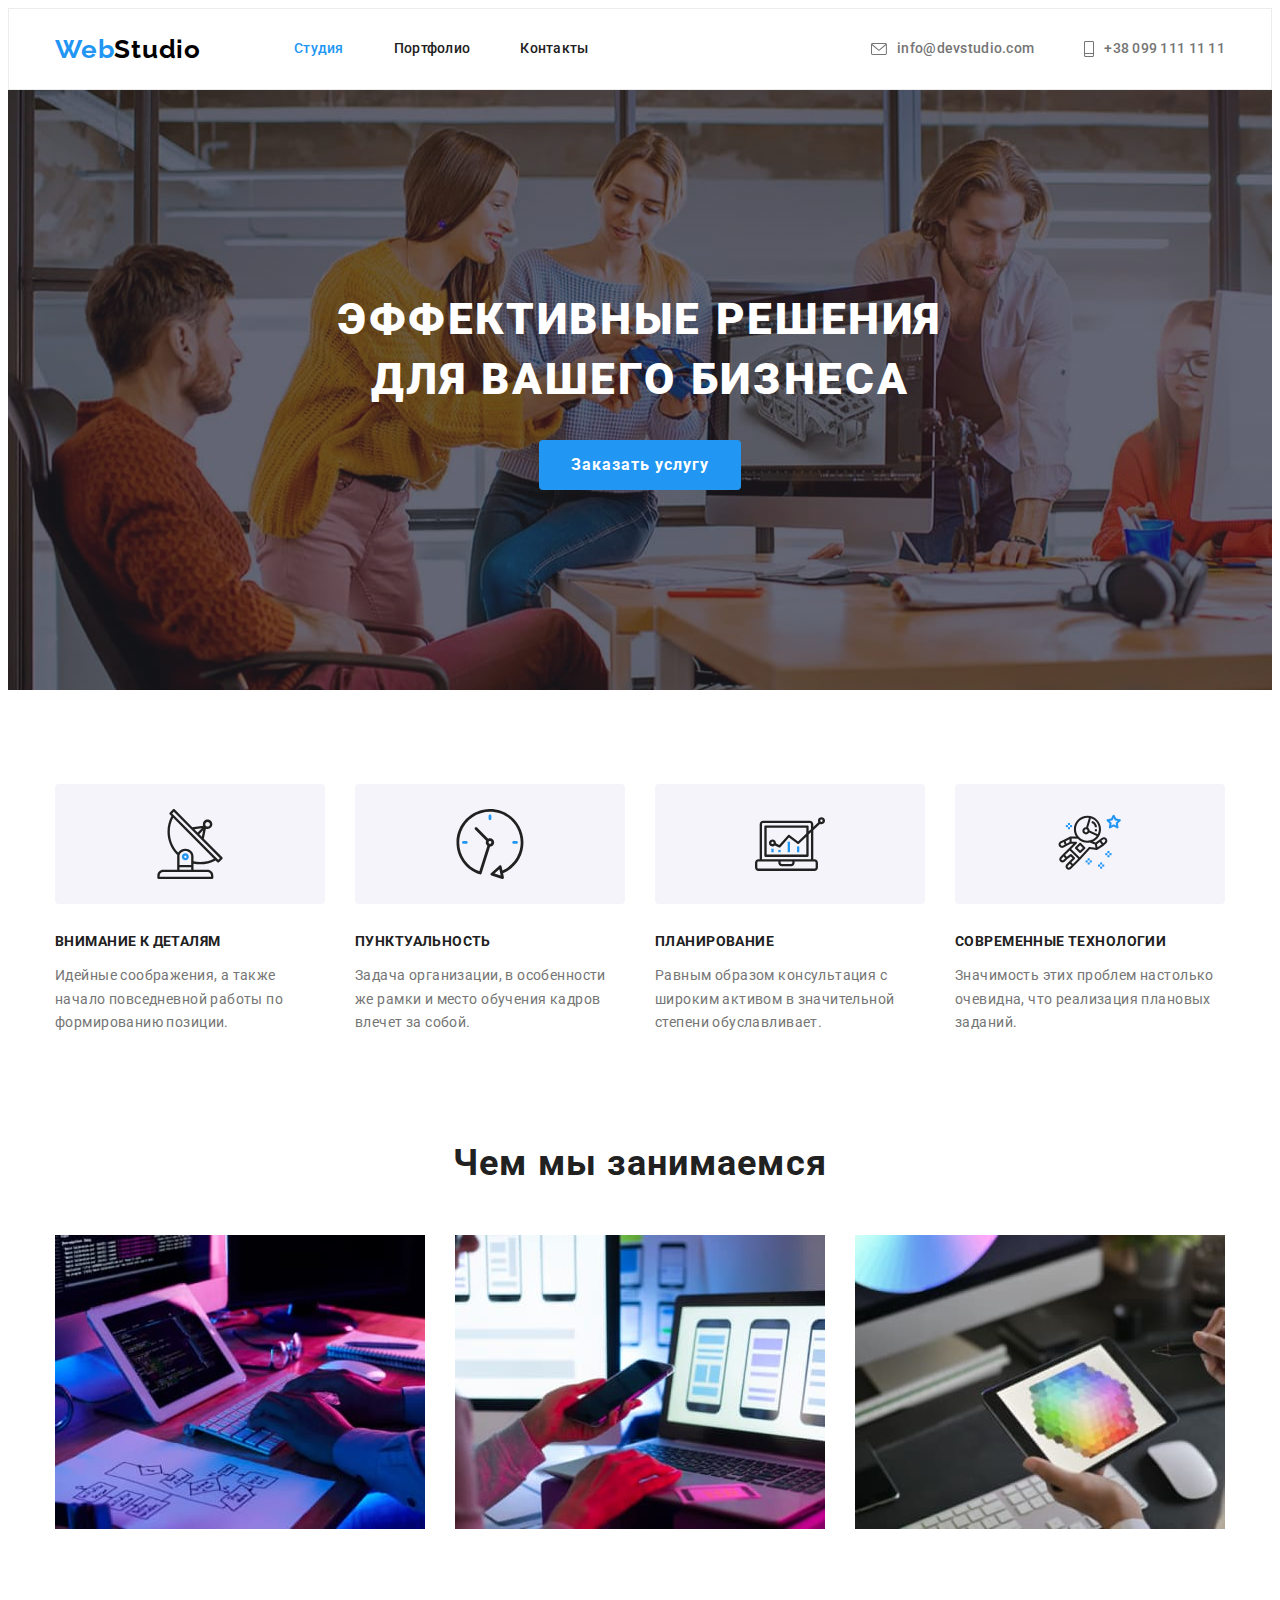
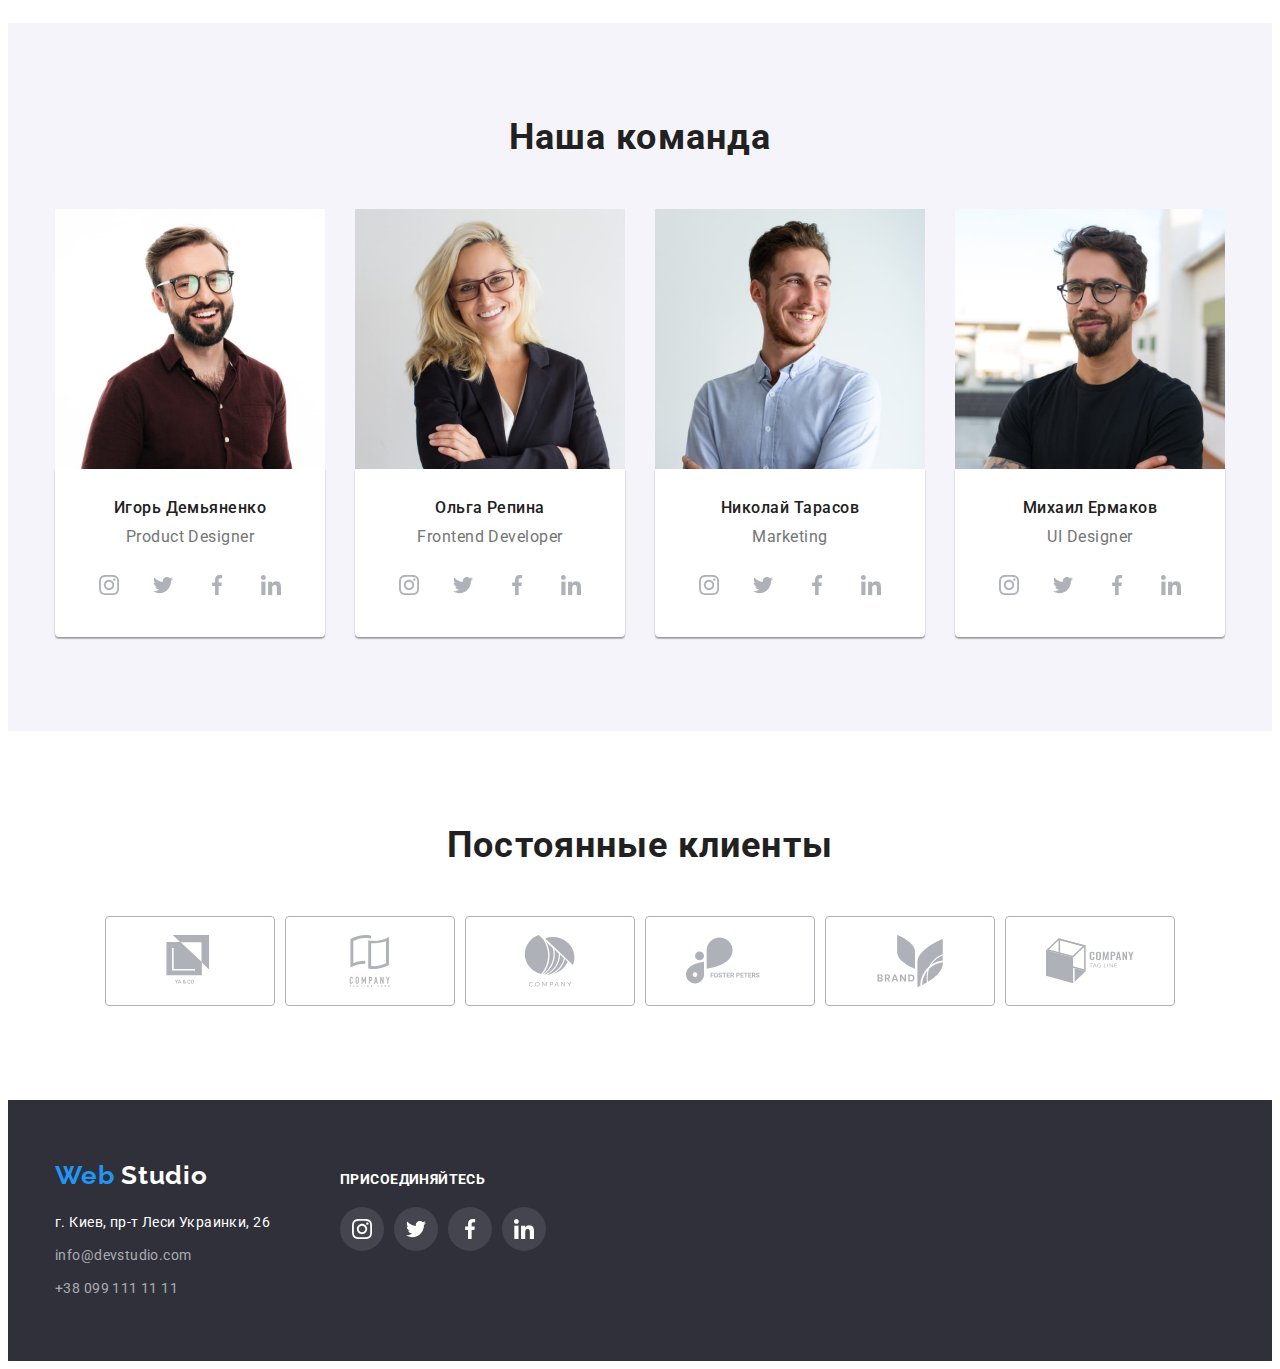
==== commit 3db392c5: "Оптимізовує контентні картинки" ====
--- a/index.html
+++ b/index.html
@@ -112,19 +112,19 @@
                     <h2 class="section-title">Чем мы занимаемся</h2>
                     <ul class="works-list list">
                         <li class="works-list-item">
-                            <img src="./images/works/box1.png" class="image-work"
+                            <img src="./images/works/box1.jpg" class="image-work"
                             alt="розробка структури" 
                             width="370" 
                             height="294">
                         </li>
                         <li class="works-list-item">
-                            <img src="./images/works/box2.png" class="image-work"
+                            <img src="./images/works/box2.jpg" class="image-work"
                             alt="адаптування" 
                             width="370" 
                             height="294">
                         </li>
                         <li class="works-list-item">
-                            <img src="./images/works/box3.png" class="image-work"
+                            <img src="./images/works/box3.jpg" class="image-work"
                             alt="вибір кольору" 
                             width="370" 
                             height="294">
--- a/css/styles.css
+++ b/css/styles.css
@@ -417,6 +417,7 @@
   display: flex;
   justify-content: center;
 }
+
 .client-list-item {
   display: flex;
   justify-content: center;
@@ -425,6 +426,14 @@
   height: 90px;
   border: 1px solid var(--social-icon-color);
   border-radius: 4px;
+}
+
+.client-list-link {
+  display: flex;
+  justify-content: center;
+  align-items: center;
+  width: 100%;
+  height: 100%;
 }
 
 .client-list-item:not(:last-child) {
